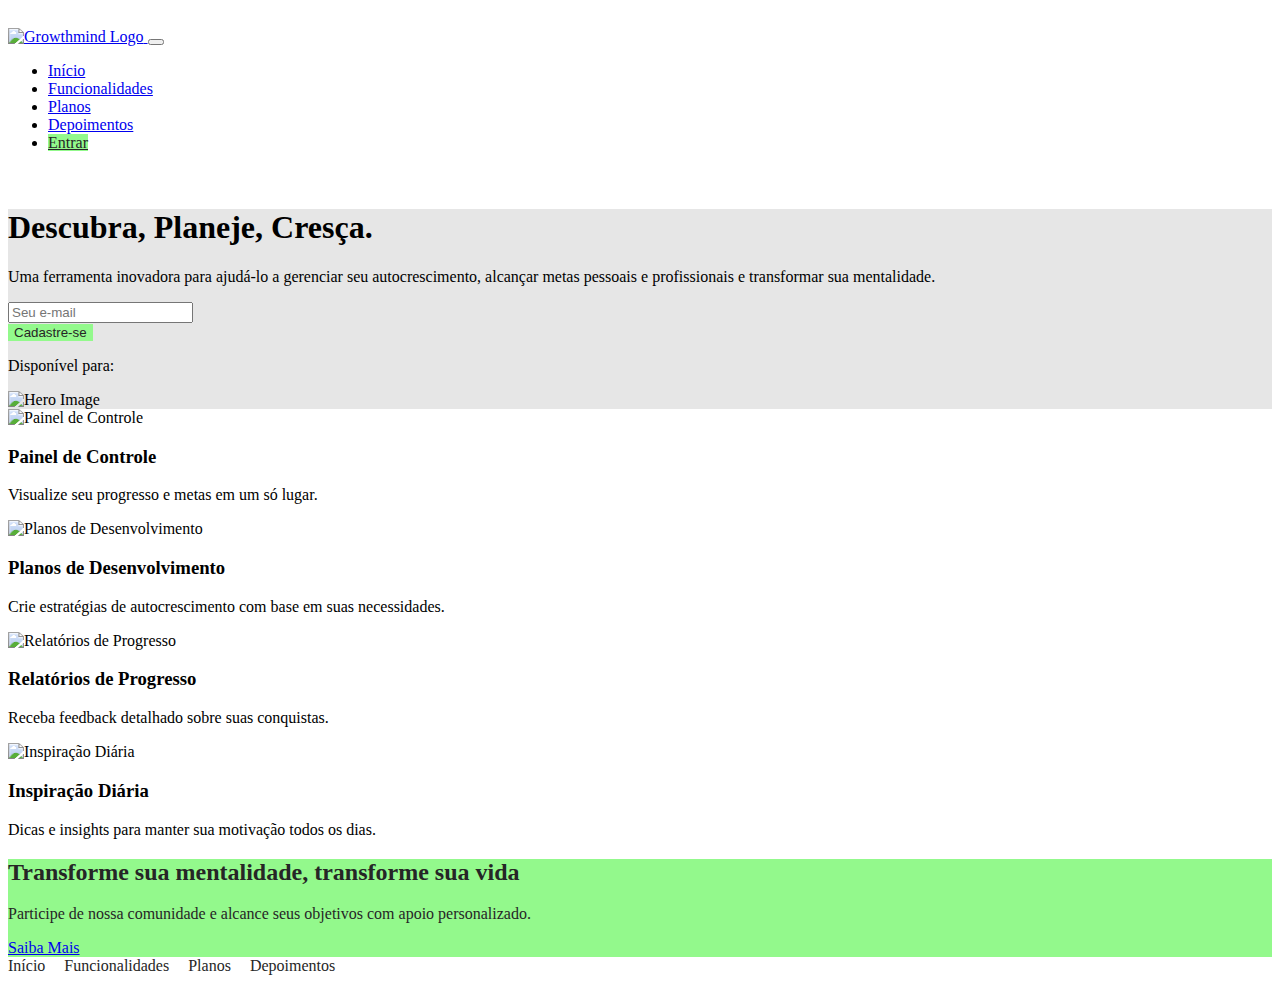
==== index.html @ 0d3ca24a "Add files via upload" ====
<!doctype html>
<html lang="pt-br">
<head>
  <!-- Required meta tags -->
  <meta charset="utf-8">
  <meta name="viewport" content="width=device-width, initial-scale=1, shrink-to-fit=no">

  <!-- Bootstrap CSS -->
  <link rel="stylesheet" href="css/bootstrap.min.css">

  <!-- Font Awesome -->
  <link rel="stylesheet" href="https://use.fontawesome.com/releases/v5.3.1/css/all.css" integrity="sha384-mzrmE5qonljUremFsqc01SB46JvROS7bZs3IO2EmfFsd15uHvIt+Y8vEf7N7fWAU" crossorigin="anonymous">

  <!-- Custom Styles -->
  <link rel="stylesheet" href="style.css">

  <title>Growthmind: Alcance Seu Potencial <em>Máximo</em></title>

  <style>
    header {
      background-image: url('imagens/pattern01-Growthmind-Header.png');
      background-size: cover;
      background-position: center;
      padding: 20px 0;
    }

    .btn-custom {
      background-color: #93f98c;
      color: #262626;
      border: none;
      transition: all 0.3s ease;
    }

    .btn-custom:hover {
      background-color: #efefef;
      color: #262626;
    }

    .footer-links a {
      margin-right: 15px;
      color: #262626;
      text-decoration: none;
    }

    .footer-links a:hover {
      text-decoration: underline;
    }

    .highlight-section {
      background-color: #93f98c;
      color: #262626;
    }
  </style>
</head>

<body>
  <header>
    <nav class="navbar navbar-expand-sm navbar-light">
      <div class="container">
        <a href="#" class="navbar-brand">
          <img src="imagens/Logo - Growthmind - Header.png" alt="Growthmind Logo" width="142">
        </a>
        <button class="navbar-toggler" data-toggle="collapse" data-target="#nav-principal">
          <span class="navbar-toggler-icon"></span>
        </button>
        <div class="collapse navbar-collapse" id="nav-principal">
          <ul class="navbar-nav ml-auto">
            <li class="nav-item"><a href="#" class="nav-link">Início</a></li>
            <li class="nav-item"><a href="#" class="nav-link">Funcionalidades</a></li>
            <li class="nav-item"><a href="#" class="nav-link">Planos</a></li>
            <li class="nav-item"><a href="#" class="nav-link">Depoimentos</a></li>
            <li class="nav-item">
              <a href="login.html" class="btn btn-custom ml-4">Entrar</a>
            </li>
          </ul>
        </div>
      </div>
    </nav>
  </header>

  <main>
    <!-- Home Section -->
    <section id="home" class="py-5">
      <div class="container">
        <div class="row align-items-center">
          <div class="col-md-6">
            <h1 class="display-4">Descubra, Planeje, Cresça.</h1>
            <p>Uma ferramenta inovadora para ajudá-lo a gerenciar seu autocrescimento, alcançar metas pessoais e profissionais e transformar sua mentalidade.</p>
            <form class="mt-4">
              <div class="input-group input-group-lg">
                <input type="email" class="form-control" placeholder="Seu e-mail" required>
                <div class="input-group-append">
                  <button type="submit" class="btn btn-custom">Cadastre-se</button>
                </div>
              </div>
            </form>
            <p class="mt-3">Disponível para:
              <a href="#" class="btn btn-outline-dark"><i class="fab fa-android fa-lg"></i></a>
              <a href="#" class="btn btn-outline-dark"><i class="fab fa-app-store"></i></a>
            </p>
          </div>
          <div class="col-md-6 d-none d-md-block">
            <img src="imagens/Imagem - div 6 - Depoimentos - Growthmind.png" alt="Hero Image" class="img-fluid">
          </div>
        </div>
      </div>
    </section>

    <!-- Features Section -->
    <section class="py-5 bg-light">
      <div class="container">
        <div class="row text-center">
          <div class="col-md-3">
            <img src="imagens/funcao01.png" alt="Painel de Controle" class="img-fluid">
            <h3>Painel de Controle</h3>
            <p>Visualize seu progresso e metas em um só lugar.</p>
          </div>
          <div class="col-md-3">
            <img src="imagens/funcao02.png" alt="Planos de Desenvolvimento" class="img-fluid">
            <h3>Planos de Desenvolvimento</h3>
            <p>Crie estratégias de autocrescimento com base em suas necessidades.</p>
          </div>
          <div class="col-md-3">
            <img src="imagens/funcao03.png" alt="Relatórios de Progresso" class="img-fluid">
            <h3>Relatórios de Progresso</h3>
            <p>Receba feedback detalhado sobre suas conquistas.</p>
          </div>
          <div class="col-md-3">
            <img src="imagens/funcao04.png" alt="Inspiração Diária" class="img-fluid">
            <h3>Inspiração Diária</h3>
            <p>Dicas e insights para manter sua motivação todos os dias.</p>
          </div>
        </div>
      </div>
    </section>

    <!-- Highlight Section -->
    <section class="highlight-section py-5 text-center">
      <div class="container">
        <h2>Transforme sua mentalidade, transforme sua vida</h2>
        <p>Participe de nossa comunidade e alcance seus objetivos com apoio personalizado.</p>
        <a href="#" class="btn btn-dark btn-lg">Saiba Mais</a>
      </div>
    </section>
  </main>

  <!-- Footer -->
  <footer class="py-4 bg-light">
    <div class="container">
      <div class="row">
        <div class="col-md-8 footer-links">
          <a href="#">Início</a>
          <a href="#">Funcionalidades</a>
          <a href="#">Planos</a>
          <a href="#">Depoimentos</a>
        </div>
        <div class="col-md-4 text-right">
          <a href="#" class="btn btn-outline-dark"><i class="fab fa-instagram"></i></a>
          <a href="#" class="btn btn-outline-dark"><i class="fab fa-youtube"></i></a>
          <a href="#" class="btn btn-outline-dark"><i class="fab fa-linkedin"></i></a>
        </div>
      </div>
    </div>
  </footer>

  <!-- Scripts -->
  <script src="https://code.jquery.com/jquery-3.3.1.slim.min.js" crossorigin="anonymous"></script>
  <script src="https://cdnjs.cloudflare.com/ajax/libs/popper.js/1.14.3/umd/popper.min.js" crossorigin="anonymous"></script>
  <script src="js/bootstrap.min.js"></script>
</body>
</html>
---- style.css ----
#home {

	background: #e6e6e6;
}

.caixa{

	padding: 60px 0px;
	border-bottom: 1px solid #262626;
}


#bg {

	background: imagens/Imagem - Hero - Growthmind.png;
}



footer p a {

	margin: 5px 15px;
}
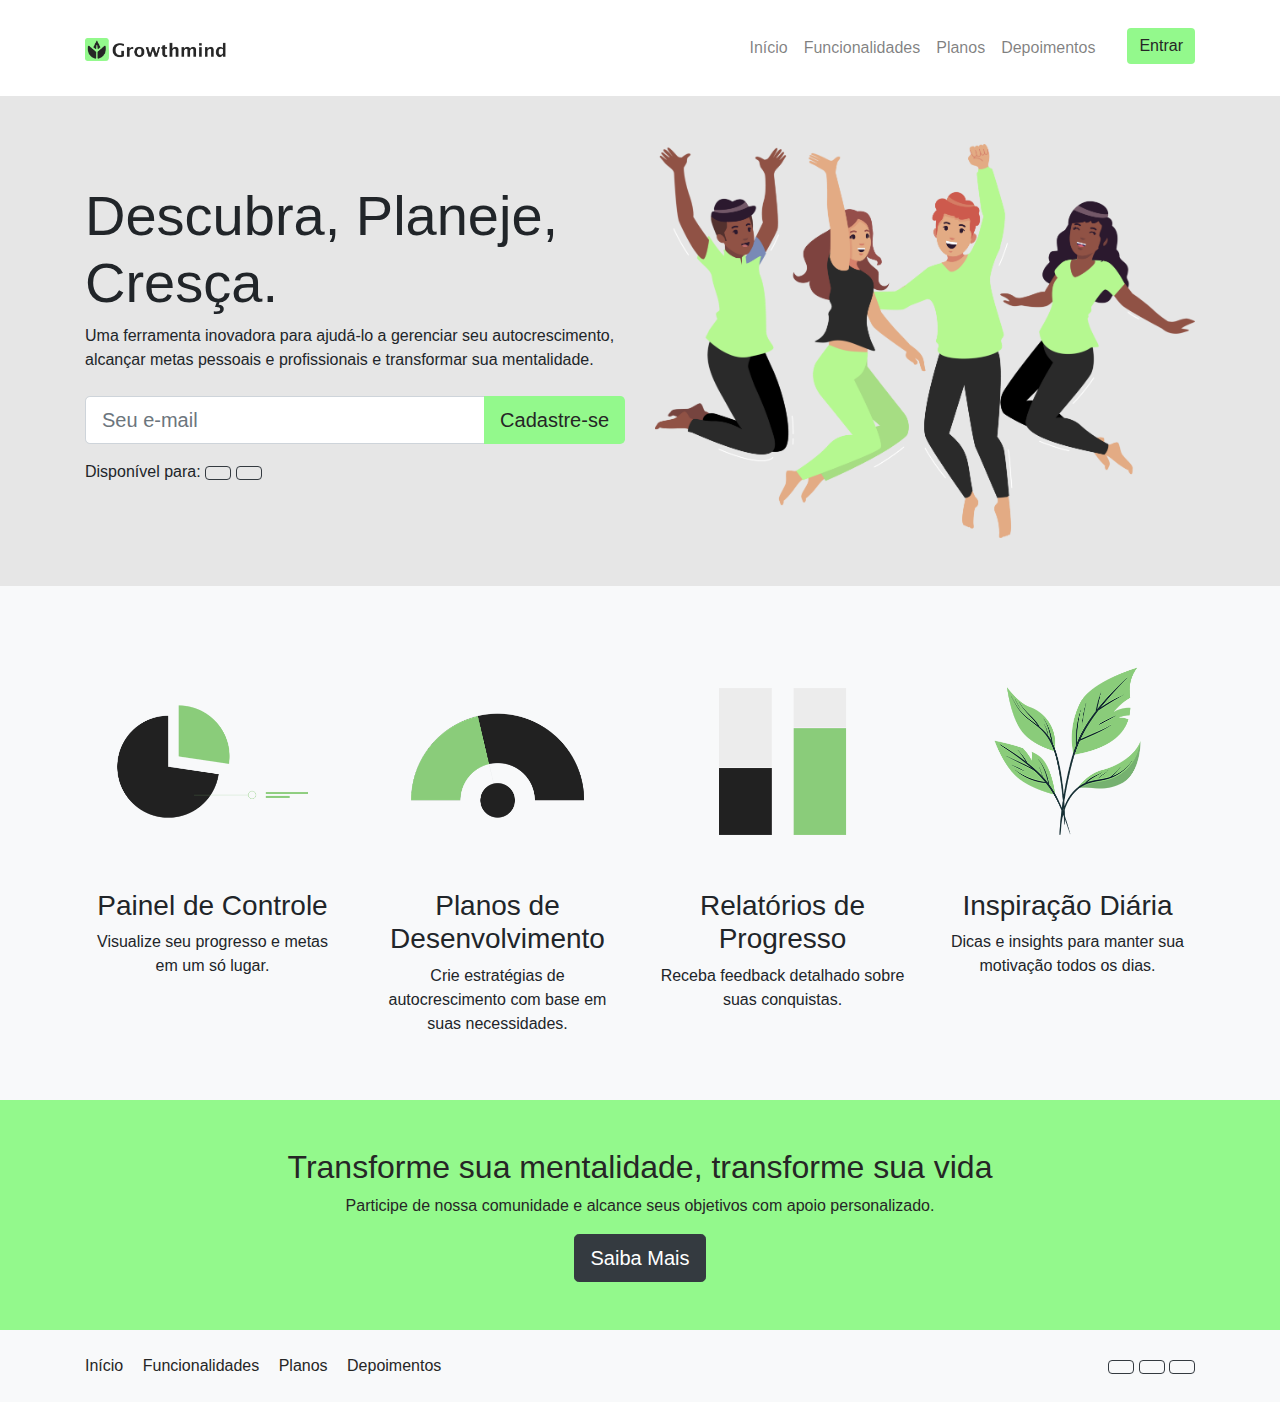
==== commit 4ab584a4: "Update index.html" ====
--- a/index.html
+++ b/index.html
@@ -18,7 +18,7 @@
 
   <style>
     header {
-      background-image: url('imagens/pattern01-Growthmind-Header.png');
+      background-image: url('pattern01-Growthmind-Header.png');
       background-size: cover;
       background-position: center;
       padding: 20px 0;
@@ -58,7 +58,7 @@
     <nav class="navbar navbar-expand-sm navbar-light">
       <div class="container">
         <a href="#" class="navbar-brand">
-          <img src="imagens/Logo - Growthmind - Header.png" alt="Growthmind Logo" width="142">
+          <img src="Logo - Growthmind - Header.png" alt="Growthmind Logo" width="142">
         </a>
         <button class="navbar-toggler" data-toggle="collapse" data-target="#nav-principal">
           <span class="navbar-toggler-icon"></span>
@@ -100,7 +100,7 @@
             </p>
           </div>
           <div class="col-md-6 d-none d-md-block">
-            <img src="imagens/Imagem - div 6 - Depoimentos - Growthmind.png" alt="Hero Image" class="img-fluid">
+            <img src="Imagem - div 6 - Depoimentos - Growthmind.png" alt="Hero Image" class="img-fluid">
           </div>
         </div>
       </div>
@@ -111,22 +111,22 @@
       <div class="container">
         <div class="row text-center">
           <div class="col-md-3">
-            <img src="imagens/funcao01.png" alt="Painel de Controle" class="img-fluid">
+            <img src="funcao01.png" alt="Painel de Controle" class="img-fluid">
             <h3>Painel de Controle</h3>
             <p>Visualize seu progresso e metas em um só lugar.</p>
           </div>
           <div class="col-md-3">
-            <img src="imagens/funcao02.png" alt="Planos de Desenvolvimento" class="img-fluid">
+            <img src="funcao02.png" alt="Planos de Desenvolvimento" class="img-fluid">
             <h3>Planos de Desenvolvimento</h3>
             <p>Crie estratégias de autocrescimento com base em suas necessidades.</p>
           </div>
           <div class="col-md-3">
-            <img src="imagens/funcao03.png" alt="Relatórios de Progresso" class="img-fluid">
+            <img src="funcao03.png" alt="Relatórios de Progresso" class="img-fluid">
             <h3>Relatórios de Progresso</h3>
             <p>Receba feedback detalhado sobre suas conquistas.</p>
           </div>
           <div class="col-md-3">
-            <img src="imagens/funcao04.png" alt="Inspiração Diária" class="img-fluid">
+            <img src="funcao04.png" alt="Inspiração Diária" class="img-fluid">
             <h3>Inspiração Diária</h3>
             <p>Dicas e insights para manter sua motivação todos os dias.</p>
           </div>
